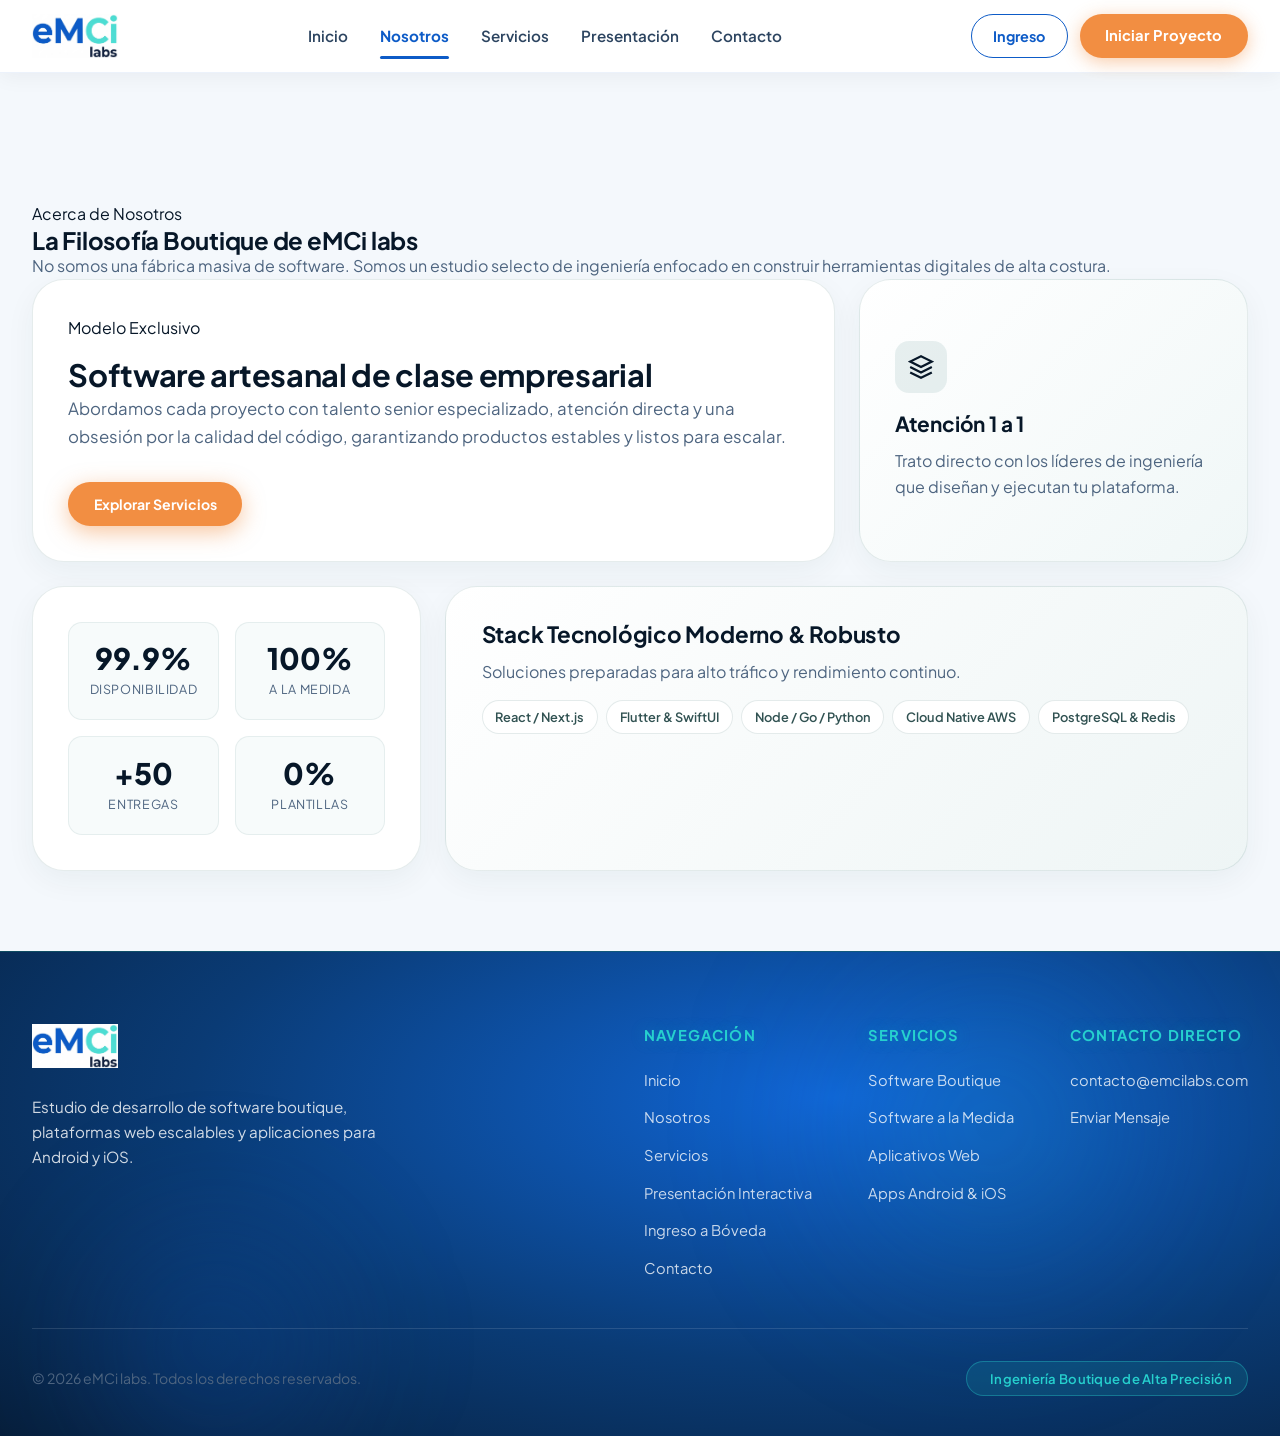
==== about.html @ bc1a3d53 "Initial commit: mclabs project files" ====
<!DOCTYPE html>
<html lang="es">
<head>
  <meta charset="UTF-8">
  <meta name="viewport" content="width=device-width, initial-scale=1.0">
  <title>Acerca de Nosotros | eMCi labs</title>
  <meta name="description" content="Conoce la filosofía boutique de eMCi labs: desarrollo de software artesanal, senior y a la medida.">
  <link rel="icon" type="image/jpeg" href="assets/images/logo.jpg">
  <link rel="preconnect" href="https://fonts.googleapis.com">
  <link rel="preconnect" href="https://fonts.gstatic.com" crossorigin>
  <link href="https://fonts.googleapis.com/css2?family=Plus+Jakarta+Sans:wght@400;500;600;700;800&display=swap" rel="stylesheet">
  <link rel="stylesheet" href="css/styles.css">
</head>
<body>

  <!-- Header Flotante -->
  <header class="site-header">
    <div class="nav-wrapper">
      <a href="index.html" class="brand-logo" aria-label="eMCi labs Inicio">
        <img src="assets/images/logo-tight.png" alt="eMCi labs Logo" width="160" height="46">
      </a>

      <nav class="nav-pill-group" aria-label="Navegación principal">
        <a href="index.html" class="nav-link">Inicio</a>
        <a href="about.html" class="nav-link active">Nosotros</a>
        <a href="services.html" class="nav-link">Servicios</a>
        <a href="presentacion.html" class="nav-link">Presentación</a>
        <a href="contact.html" class="nav-link">Contacto</a>
      </nav>

      <div class="nav-cta">
        <a href="login.html" class="btn-header-login">Ingreso</a>
        <a href="contact.html" class="btn-header">Iniciar Proyecto</a>
        <button class="mobile-toggle" aria-label="Abrir menú" aria-expanded="false">
          <span></span><span></span><span></span>
        </button>
      </div>
    </div>
  </header>

  <main class="about-page-main">
    <div class="container">
      <div class="section-header">
        <div class="badge-pill-dark">
          <span class="badge-dot-dark"></span>
          Acerca de Nosotros
        </div>
        <h2>La Filosofía Boutique de eMCi labs</h2>
        <p>No somos una fábrica masiva de software. Somos un estudio selecto de ingeniería enfocado en construir herramientas digitales de alta costura.</p>
      </div>

      <div class="about-bento-grid">
        <div class="bento-card bento-main">
          <div>
            <div class="badge-pill-dark" style="margin-bottom: 1rem;">Modelo Exclusivo</div>
            <h3>Software artesanal de clase empresarial</h3>
            <p>Abordamos cada proyecto con talento senior especializado, atención directa y una obsesión por la calidad del código, garantizando productos estables y listos para escalar.</p>
          </div>
          <div class="hero-actions">
            <a href="services.html" class="btn-primary-warm" style="padding: 0.65rem 1.6rem; font-size: 0.88rem;">Explorar Servicios</a>
          </div>
        </div>

        <div class="bento-card bento-pillar">
          <div class="pillar-icon">
            <svg width="26" height="26" viewBox="0 0 24 24" fill="none" stroke="currentColor" stroke-width="2"><path d="M12 2L2 7l10 5 10-5-10-5zM2 17l10 5 10-5M2 12l10 5 10-5"/></svg>
          </div>
          <h4>Atención 1 a 1</h4>
          <p>Trato directo con los líderes de ingeniería que diseñan y ejecutan tu plataforma.</p>
        </div>

        <div class="bento-card bento-stats">
          <div class="stat-box"><div class="number">99.9%</div><div class="label">Disponibilidad</div></div>
          <div class="stat-box"><div class="number">100%</div><div class="label">A la Medida</div></div>
          <div class="stat-box"><div class="number">+50</div><div class="label">Entregas</div></div>
          <div class="stat-box"><div class="number">0%</div><div class="label">Plantillas</div></div>
        </div>

        <div class="bento-card bento-showcase">
          <div class="showcase-text">
            <h4>Stack Tecnológico Moderno &amp; Robusto</h4>
            <p>Soluciones preparadas para alto tráfico y rendimiento continuo.</p>
            <div class="tech-tags">
              <span class="tech-tag">React / Next.js</span>
              <span class="tech-tag">Flutter &amp; SwiftUI</span>
              <span class="tech-tag">Node / Go / Python</span>
              <span class="tech-tag">Cloud Native AWS</span>
              <span class="tech-tag">PostgreSQL &amp; Redis</span>
            </div>
          </div>
        </div>
      </div>
    </div>
  </main>

  <footer class="site-footer">
    <div class="container">
      <div class="footer-top">
        <div class="footer-brand">
          <a href="index.html" class="brand-logo" aria-label="eMCi labs Inicio">
            <img src="assets/images/logo-tight.png" alt="eMCi labs Logo" width="150" height="42">
          </a>
          <p>Estudio de desarrollo de software boutique, plataformas web escalables y aplicaciones para Android y iOS.</p>
        </div>

        <div class="footer-links-group">
          <div class="footer-col">
            <h5>Navegación</h5>
            <ul>
              <li><a href="index.html">Inicio</a></li>
              <li><a href="about.html">Nosotros</a></li>
              <li><a href="services.html">Servicios</a></li>
              <li><a href="presentacion.html">Presentación Interactiva</a></li>
              <li><a href="login.html">Ingreso a Bóveda</a></li>
              <li><a href="contact.html">Contacto</a></li>
            </ul>
          </div>

          <div class="footer-col">
            <h5>Servicios</h5>
            <ul>
              <li><a href="services.html">Software Boutique</a></li>
              <li><a href="services.html">Software a la Medida</a></li>
              <li><a href="services.html">Aplicativos Web</a></li>
              <li><a href="services.html">Apps Android &amp; iOS</a></li>
            </ul>
          </div>

          <div class="footer-col">
            <h5>Contacto Directo</h5>
            <ul>
              <li><a href="mailto:contacto@emcilabs.com">contacto@emcilabs.com</a></li>
              <li><a href="contact.html">Enviar Mensaje</a></li>
            </ul>
          </div>
        </div>
      </div>

      <div class="footer-bottom">
        <p>&copy; 2026 eMCi labs. Todos los derechos reservados.</p>
        <div class="footer-badge">
          <span class="badge-dot-dark"></span>
          Ingeniería Boutique de Alta Precisión
        </div>
      </div>
    </div>
  </footer>

  <script defer src="js/main.js"></script>
</body>
</html>
---- css/styles.css ----
/* ==========================================================================
   eMCi labs - Master Modular Stylesheet
   Importing each module cleanly and separately
   ========================================================================== */

@import './variables.css';
@import './base.css';
@import './navbar.css';
@import './hero.css';
@import './clients.css';
@import './about.css';
@import './services.css';
@import './contact.css';
@import './footer.css';
@import './portal.css';
@import './presentations.css';
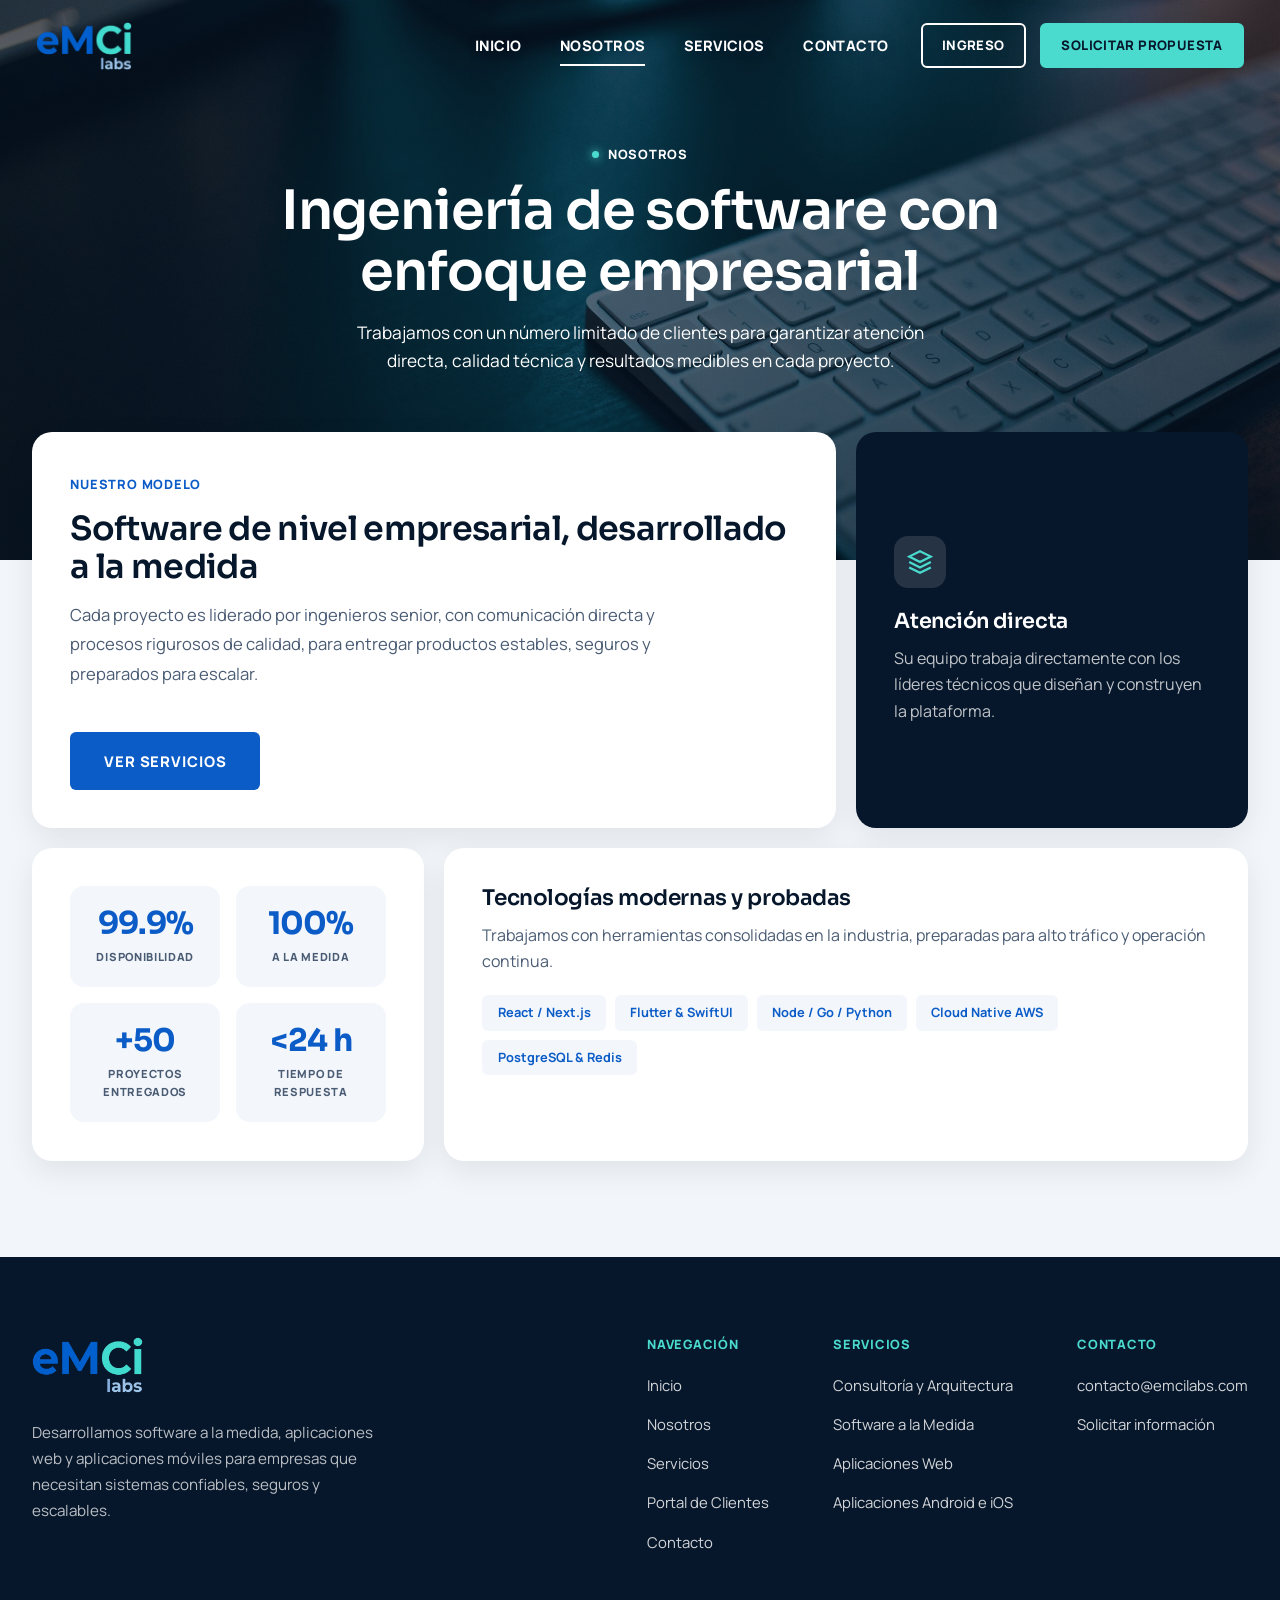
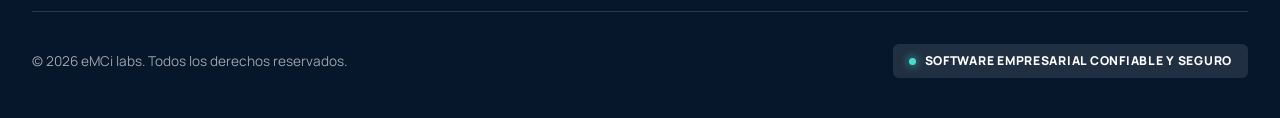
==== commit 87933433: "1" ====
--- a/about.html
+++ b/about.html
@@ -3,34 +3,33 @@
 <head>
   <meta charset="UTF-8">
   <meta name="viewport" content="width=device-width, initial-scale=1.0">
-  <title>Acerca de Nosotros | eMCi labs</title>
-  <meta name="description" content="Conoce la filosofía boutique de eMCi labs: desarrollo de software artesanal, senior y a la medida.">
+  <title>Nosotros | eMCi labs</title>
+  <meta name="description" content="Conozca a eMCi labs: un equipo senior de ingeniería de software que desarrolla soluciones a la medida para empresas.">
   <link rel="icon" type="image/jpeg" href="assets/images/logo.jpg">
   <link rel="preconnect" href="https://fonts.googleapis.com">
   <link rel="preconnect" href="https://fonts.gstatic.com" crossorigin>
-  <link href="https://fonts.googleapis.com/css2?family=Plus+Jakarta+Sans:wght@400;500;600;700;800&display=swap" rel="stylesheet">
+  <link href="https://fonts.googleapis.com/css2?family=Sora:wght@200;300;400;500;600;700&family=Manrope:wght@300;400;500;600;700;800&display=swap" rel="stylesheet">
   <link rel="stylesheet" href="css/styles.css">
 </head>
-<body>
+<body class="page-aurora">
 
   <!-- Header Flotante -->
   <header class="site-header">
     <div class="nav-wrapper">
       <a href="index.html" class="brand-logo" aria-label="eMCi labs Inicio">
-        <img src="assets/images/logo-tight.png" alt="eMCi labs Logo" width="160" height="46">
+        <img class="logo-img logo-for-dark" src="assets/images/logo-oscuro.png" alt="eMCi labs" width="800" height="402"><img class="logo-img logo-for-light" src="assets/images/logo-claro.png" alt="" aria-hidden="true" width="800" height="396">
       </a>
 
       <nav class="nav-pill-group" aria-label="Navegación principal">
         <a href="index.html" class="nav-link">Inicio</a>
         <a href="about.html" class="nav-link active">Nosotros</a>
         <a href="services.html" class="nav-link">Servicios</a>
-        <a href="presentacion.html" class="nav-link">Presentación</a>
         <a href="contact.html" class="nav-link">Contacto</a>
       </nav>
 
       <div class="nav-cta">
         <a href="login.html" class="btn-header-login">Ingreso</a>
-        <a href="contact.html" class="btn-header">Iniciar Proyecto</a>
+        <a href="contact.html" class="btn-header">Solicitar Propuesta</a>
         <button class="mobile-toggle" aria-label="Abrir menú" aria-expanded="false">
           <span></span><span></span><span></span>
         </button>
@@ -43,21 +42,21 @@
       <div class="section-header">
         <div class="badge-pill-dark">
           <span class="badge-dot-dark"></span>
-          Acerca de Nosotros
+          Nosotros
         </div>
-        <h2>La Filosofía Boutique de eMCi labs</h2>
-        <p>No somos una fábrica masiva de software. Somos un estudio selecto de ingeniería enfocado en construir herramientas digitales de alta costura.</p>
+        <h2>Ingeniería de software con enfoque empresarial</h2>
+        <p>Trabajamos con un número limitado de clientes para garantizar atención directa, calidad técnica y resultados medibles en cada proyecto.</p>
       </div>
 
       <div class="about-bento-grid">
         <div class="bento-card bento-main">
           <div>
-            <div class="badge-pill-dark" style="margin-bottom: 1rem;">Modelo Exclusivo</div>
-            <h3>Software artesanal de clase empresarial</h3>
-            <p>Abordamos cada proyecto con talento senior especializado, atención directa y una obsesión por la calidad del código, garantizando productos estables y listos para escalar.</p>
+            <div class="badge-pill-dark" style="margin-bottom: 1rem;">Nuestro modelo</div>
+            <h3>Software de nivel empresarial, desarrollado a la medida</h3>
+            <p>Cada proyecto es liderado por ingenieros senior, con comunicación directa y procesos rigurosos de calidad, para entregar productos estables, seguros y preparados para escalar.</p>
           </div>
           <div class="hero-actions">
-            <a href="services.html" class="btn-primary-warm" style="padding: 0.65rem 1.6rem; font-size: 0.88rem;">Explorar Servicios</a>
+            <a href="services.html" class="btn-primary-warm">Ver servicios</a>
           </div>
         </div>
 
@@ -65,21 +64,21 @@
           <div class="pillar-icon">
             <svg width="26" height="26" viewBox="0 0 24 24" fill="none" stroke="currentColor" stroke-width="2"><path d="M12 2L2 7l10 5 10-5-10-5zM2 17l10 5 10-5M2 12l10 5 10-5"/></svg>
           </div>
-          <h4>Atención 1 a 1</h4>
-          <p>Trato directo con los líderes de ingeniería que diseñan y ejecutan tu plataforma.</p>
+          <h4>Atención directa</h4>
+          <p>Su equipo trabaja directamente con los líderes técnicos que diseñan y construyen la plataforma.</p>
         </div>
 
         <div class="bento-card bento-stats">
           <div class="stat-box"><div class="number">99.9%</div><div class="label">Disponibilidad</div></div>
           <div class="stat-box"><div class="number">100%</div><div class="label">A la Medida</div></div>
-          <div class="stat-box"><div class="number">+50</div><div class="label">Entregas</div></div>
-          <div class="stat-box"><div class="number">0%</div><div class="label">Plantillas</div></div>
+          <div class="stat-box"><div class="number">+50</div><div class="label">Proyectos entregados</div></div>
+          <div class="stat-box"><div class="number">&lt;24 h</div><div class="label">Tiempo de respuesta</div></div>
         </div>
 
         <div class="bento-card bento-showcase">
           <div class="showcase-text">
-            <h4>Stack Tecnológico Moderno &amp; Robusto</h4>
-            <p>Soluciones preparadas para alto tráfico y rendimiento continuo.</p>
+            <h4>Tecnologías modernas y probadas</h4>
+            <p>Trabajamos con herramientas consolidadas en la industria, preparadas para alto tráfico y operación continua.</p>
             <div class="tech-tags">
               <span class="tech-tag">React / Next.js</span>
               <span class="tech-tag">Flutter &amp; SwiftUI</span>
@@ -98,9 +97,9 @@
       <div class="footer-top">
         <div class="footer-brand">
           <a href="index.html" class="brand-logo" aria-label="eMCi labs Inicio">
-            <img src="assets/images/logo-tight.png" alt="eMCi labs Logo" width="150" height="42">
+            <img class="logo-img" src="assets/images/logo-oscuro.png" alt="eMCi labs" width="800" height="402">
           </a>
-          <p>Estudio de desarrollo de software boutique, plataformas web escalables y aplicaciones para Android y iOS.</p>
+          <p>Desarrollamos software a la medida, aplicaciones web y aplicaciones móviles para empresas que necesitan sistemas confiables, seguros y escalables.</p>
         </div>
 
         <div class="footer-links-group">
@@ -110,8 +109,7 @@
               <li><a href="index.html">Inicio</a></li>
               <li><a href="about.html">Nosotros</a></li>
               <li><a href="services.html">Servicios</a></li>
-              <li><a href="presentacion.html">Presentación Interactiva</a></li>
-              <li><a href="login.html">Ingreso a Bóveda</a></li>
+              <li><a href="login.html">Portal de Clientes</a></li>
               <li><a href="contact.html">Contacto</a></li>
             </ul>
           </div>
@@ -119,18 +117,18 @@
           <div class="footer-col">
             <h5>Servicios</h5>
             <ul>
-              <li><a href="services.html">Software Boutique</a></li>
+              <li><a href="services.html">Consultoría y Arquitectura</a></li>
               <li><a href="services.html">Software a la Medida</a></li>
-              <li><a href="services.html">Aplicativos Web</a></li>
-              <li><a href="services.html">Apps Android &amp; iOS</a></li>
+              <li><a href="services.html">Aplicaciones Web</a></li>
+              <li><a href="services.html">Aplicaciones Android e iOS</a></li>
             </ul>
           </div>
 
           <div class="footer-col">
-            <h5>Contacto Directo</h5>
+            <h5>Contacto</h5>
             <ul>
               <li><a href="mailto:contacto@emcilabs.com">contacto@emcilabs.com</a></li>
-              <li><a href="contact.html">Enviar Mensaje</a></li>
+              <li><a href="contact.html">Solicitar información</a></li>
             </ul>
           </div>
         </div>
@@ -140,7 +138,7 @@
         <p>&copy; 2026 eMCi labs. Todos los derechos reservados.</p>
         <div class="footer-badge">
           <span class="badge-dot-dark"></span>
-          Ingeniería Boutique de Alta Precisión
+          Software empresarial confiable y seguro
         </div>
       </div>
     </div>
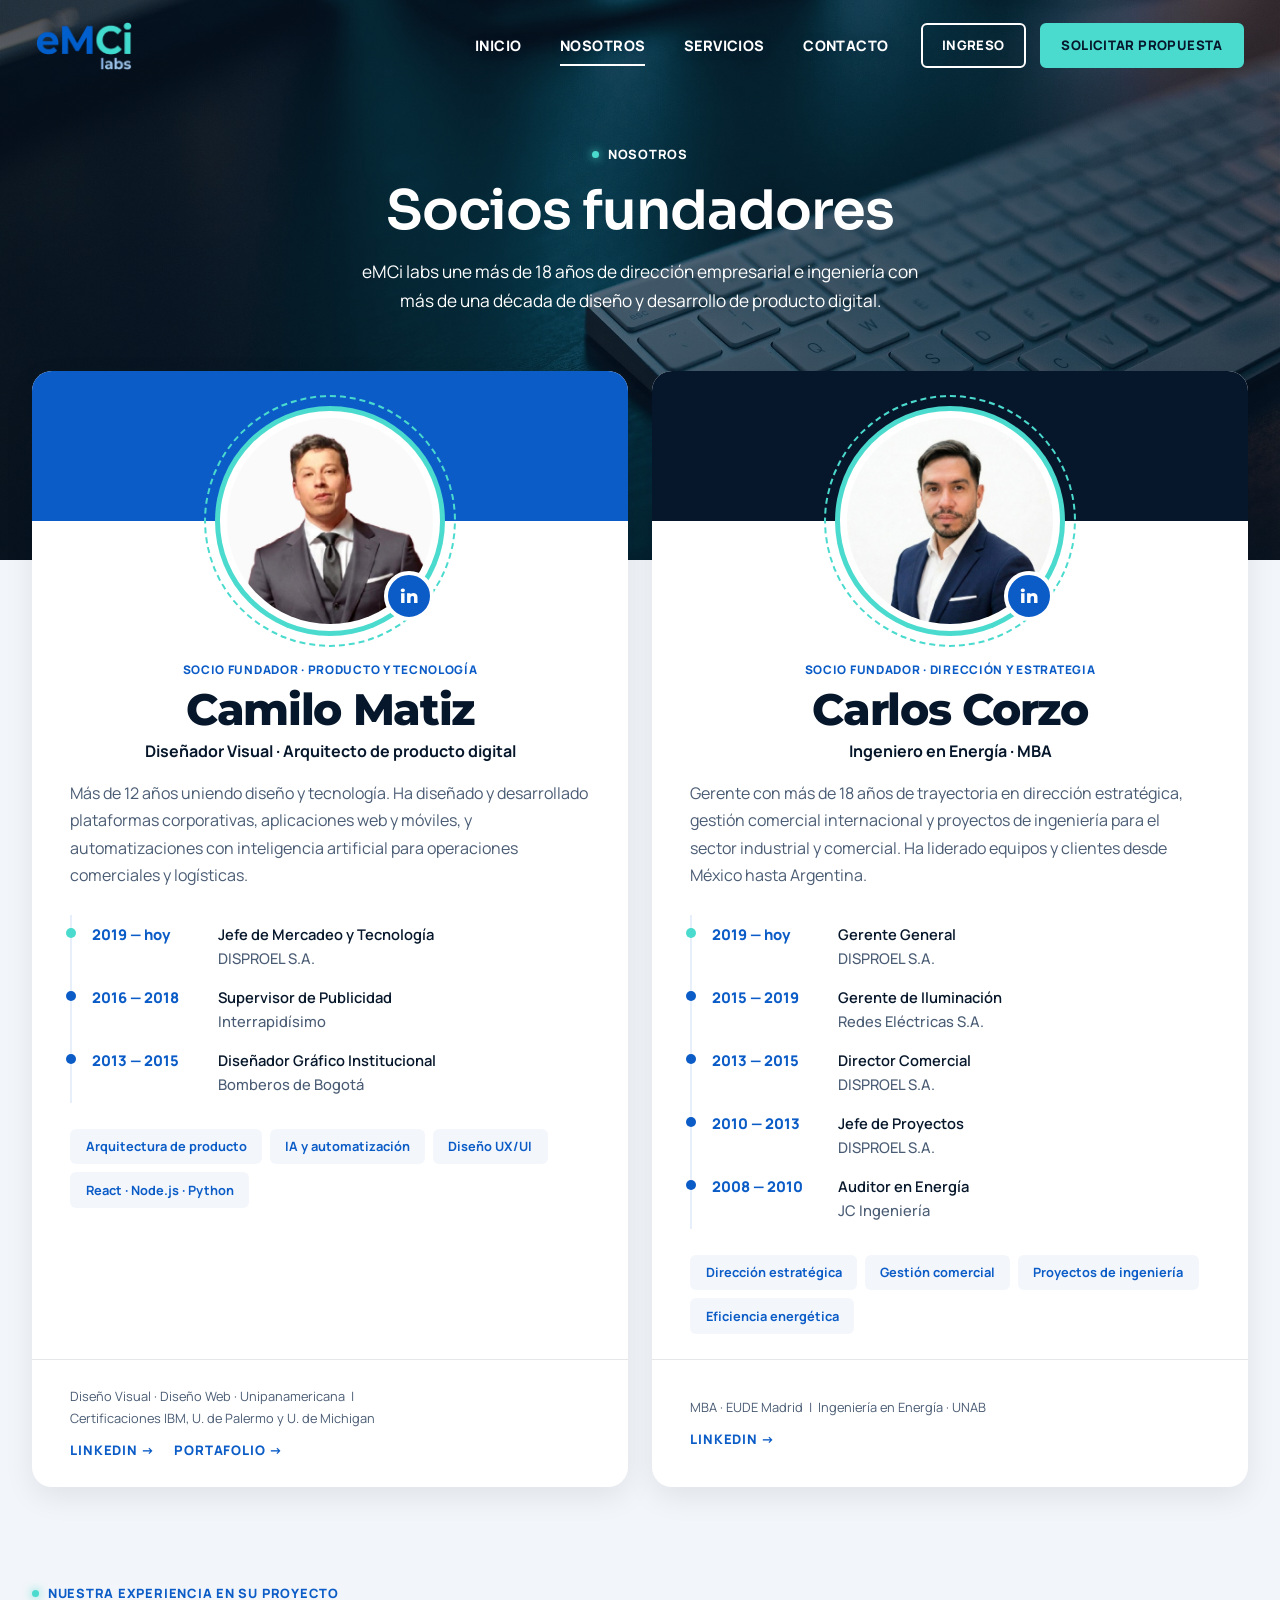
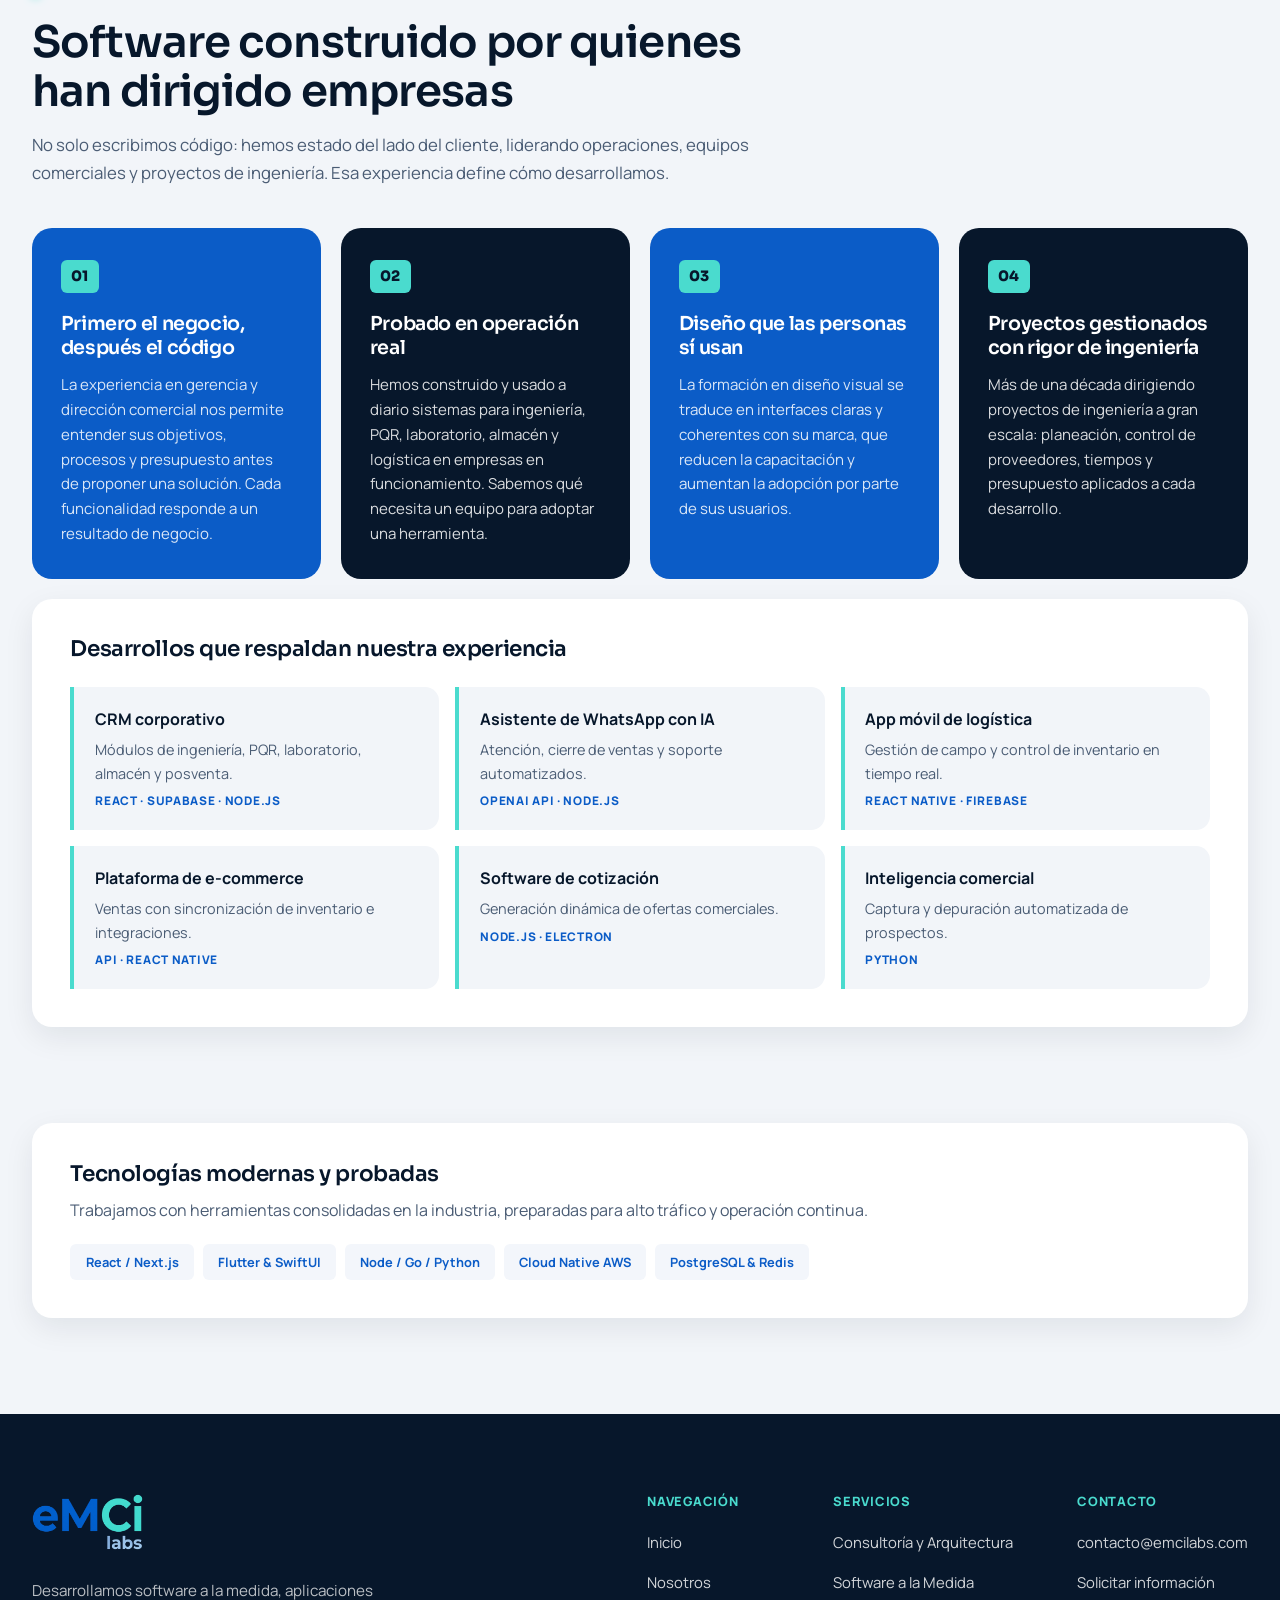
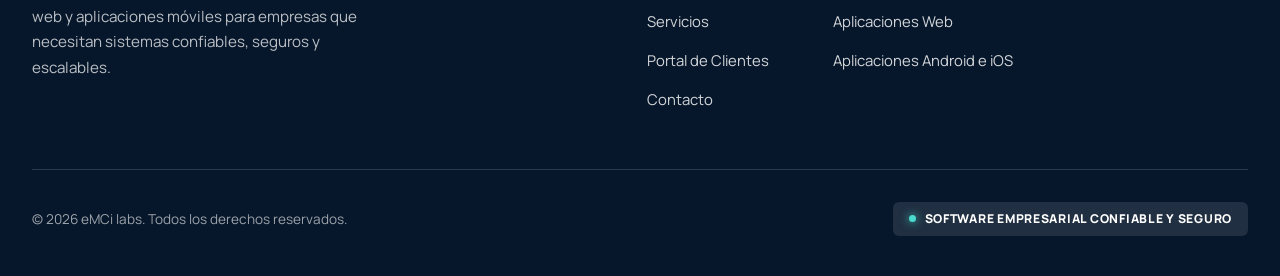
==== commit 959a1080: "2" ====
--- a/about.html
+++ b/about.html
@@ -3,12 +3,12 @@
 <head>
   <meta charset="UTF-8">
   <meta name="viewport" content="width=device-width, initial-scale=1.0">
-  <title>Nosotros | eMCi labs</title>
-  <meta name="description" content="Conozca a eMCi labs: un equipo senior de ingeniería de software que desarrolla soluciones a la medida para empresas.">
+  <title>Nosotros · Socios Fundadores | eMCi labs</title>
+  <meta name="description" content="Conozca a los socios fundadores de eMCi labs y cómo su experiencia en dirección empresarial, ingeniería y producto digital se aplica a cada desarrollo.">
   <link rel="icon" type="image/jpeg" href="assets/images/logo.jpg">
   <link rel="preconnect" href="https://fonts.googleapis.com">
   <link rel="preconnect" href="https://fonts.gstatic.com" crossorigin>
-  <link href="https://fonts.googleapis.com/css2?family=Sora:wght@200;300;400;500;600;700&family=Manrope:wght@300;400;500;600;700;800&display=swap" rel="stylesheet">
+  <link href="https://fonts.googleapis.com/css2?family=Sora:wght@200;300;400;500;600;700&family=Manrope:wght@300;400;500;600;700;800&family=Montserrat:wght@700;800;900&display=swap" rel="stylesheet">
   <link rel="stylesheet" href="css/styles.css">
 </head>
 <body class="page-aurora">
@@ -44,37 +44,131 @@
           <span class="badge-dot-dark"></span>
           Nosotros
         </div>
-        <h2>Ingeniería de software con enfoque empresarial</h2>
-        <p>Trabajamos con un número limitado de clientes para garantizar atención directa, calidad técnica y resultados medibles en cada proyecto.</p>
-      </div>
-
+        <h2>Socios fundadores</h2>
+        <p>eMCi labs une más de 18 años de dirección empresarial e ingeniería con más de una década de diseño y desarrollo de producto digital.</p>
+      </div>
+
+      <!-- Socios fundadores -->
+      <div class="founders-grid">
+
+        <article class="founder-card">
+          <div class="founder-cover"></div>
+          <a class="founder-avatar" href="https://www.linkedin.com/in/camilo-matiz-3382ba74/" target="_blank" rel="noopener" aria-label="Ver el perfil de LinkedIn de Camilo Matiz">
+            <img src="assets/images/team/camilo-matiz.jpg" alt="Camilo Matiz, socio fundador de eMCi labs" width="900" height="959" loading="lazy">
+            <span class="avatar-badge" aria-hidden="true">in</span>
+          </a>
+          <div class="founder-body">
+            <p class="founder-role">Socio fundador · Producto y tecnología</p>
+            <h3 class="founder-name">Camilo Matiz</h3>
+            <p class="founder-title">Diseñador Visual · Arquitecto de producto digital</p>
+            <p class="founder-bio">Más de 12 años uniendo diseño y tecnología. Ha diseñado y desarrollado plataformas corporativas, aplicaciones web y móviles, y automatizaciones con inteligencia artificial para operaciones comerciales y logísticas.</p>
+
+            <ul class="founder-timeline">
+              <li><span class="ft-years">2019 — hoy</span><span class="ft-role">Jefe de Mercadeo y Tecnología <em>DISPROEL S.A.</em></span></li>
+              <li><span class="ft-years">2016 — 2018</span><span class="ft-role">Supervisor de Publicidad <em>Interrapidísimo</em></span></li>
+              <li><span class="ft-years">2013 — 2015</span><span class="ft-role">Diseñador Gráfico Institucional <em>Bomberos de Bogotá</em></span></li>
+            </ul>
+
+            <div class="founder-tags">
+              <span class="tech-tag">Arquitectura de producto</span>
+              <span class="tech-tag">IA y automatización</span>
+              <span class="tech-tag">Diseño UX/UI</span>
+              <span class="tech-tag">React · Node.js · Python</span>
+            </div>
+
+            <div class="founder-footer">
+              <span class="founder-edu">Diseño Visual · Diseño Web · Unipanamericana &nbsp;|&nbsp; Certificaciones IBM, U. de Palermo y U. de Michigan</span>
+              <span class="founder-links">
+                <a class="founder-link" href="https://www.linkedin.com/in/camilo-matiz-3382ba74/" target="_blank" rel="noopener">LinkedIn →</a>
+                <a class="founder-link" href="https://www.camilovisual.com" target="_blank" rel="noopener">Portafolio →</a>
+              </span>
+            </div>
+          </div>
+        </article>
+
+        <article class="founder-card">
+          <div class="founder-cover"></div>
+          <a class="founder-avatar" href="https://www.linkedin.com/in/carlos-y-corzo-cardenas-2587b09" target="_blank" rel="noopener" aria-label="Ver el perfil de LinkedIn de Carlos Corzo">
+            <img src="assets/images/team/carlos-corzo.jpg" alt="Carlos Corzo, socio fundador de eMCi labs" width="900" height="1034" loading="lazy">
+            <span class="avatar-badge" aria-hidden="true">in</span>
+          </a>
+          <div class="founder-body">
+            <p class="founder-role">Socio fundador · Dirección y estrategia</p>
+            <h3 class="founder-name">Carlos Corzo</h3>
+            <p class="founder-title">Ingeniero en Energía · MBA</p>
+            <p class="founder-bio">Gerente con más de 18 años de trayectoria en dirección estratégica, gestión comercial internacional y proyectos de ingeniería para el sector industrial y comercial. Ha liderado equipos y clientes desde México hasta Argentina.</p>
+
+            <ul class="founder-timeline">
+              <li><span class="ft-years">2019 — hoy</span><span class="ft-role">Gerente General <em>DISPROEL S.A.</em></span></li>
+              <li><span class="ft-years">2015 — 2019</span><span class="ft-role">Gerente de Iluminación <em>Redes Eléctricas S.A.</em></span></li>
+              <li><span class="ft-years">2013 — 2015</span><span class="ft-role">Director Comercial <em>DISPROEL S.A.</em></span></li>
+              <li><span class="ft-years">2010 — 2013</span><span class="ft-role">Jefe de Proyectos <em>DISPROEL S.A.</em></span></li>
+              <li><span class="ft-years">2008 — 2010</span><span class="ft-role">Auditor en Energía <em>JC Ingeniería</em></span></li>
+            </ul>
+
+            <div class="founder-tags">
+              <span class="tech-tag">Dirección estratégica</span>
+              <span class="tech-tag">Gestión comercial</span>
+              <span class="tech-tag">Proyectos de ingeniería</span>
+              <span class="tech-tag">Eficiencia energética</span>
+            </div>
+
+            <div class="founder-footer">
+              <span class="founder-edu">MBA · EUDE Madrid &nbsp;|&nbsp; Ingeniería en Energía · UNAB</span>
+              <a class="founder-link" href="https://www.linkedin.com/in/carlos-y-corzo-cardenas-2587b09" target="_blank" rel="noopener">LinkedIn →</a>
+            </div>
+          </div>
+        </article>
+
+      </div>
+
+      <!-- Cómo la experiencia de los socios se traduce en los desarrollos -->
+      <section class="experience-section" aria-labelledby="experience-title">
+        <div class="experience-head">
+          <div class="badge-pill-dark"><span class="badge-dot-dark"></span>Nuestra experiencia en su proyecto</div>
+          <h2 id="experience-title">Software construido por quienes han dirigido empresas</h2>
+          <p>No solo escribimos código: hemos estado del lado del cliente, liderando operaciones, equipos comerciales y proyectos de ingeniería. Esa experiencia define cómo desarrollamos.</p>
+        </div>
+
+        <div class="experience-grid">
+          <div class="experience-card">
+            <span class="exp-number">01</span>
+            <h4>Primero el negocio, después el código</h4>
+            <p>La experiencia en gerencia y dirección comercial nos permite entender sus objetivos, procesos y presupuesto antes de proponer una solución. Cada funcionalidad responde a un resultado de negocio.</p>
+          </div>
+          <div class="experience-card">
+            <span class="exp-number">02</span>
+            <h4>Probado en operación real</h4>
+            <p>Hemos construido y usado a diario sistemas para ingeniería, PQR, laboratorio, almacén y logística en empresas en funcionamiento. Sabemos qué necesita un equipo para adoptar una herramienta.</p>
+          </div>
+          <div class="experience-card">
+            <span class="exp-number">03</span>
+            <h4>Diseño que las personas sí usan</h4>
+            <p>La formación en diseño visual se traduce en interfaces claras y coherentes con su marca, que reducen la capacitación y aumentan la adopción por parte de sus usuarios.</p>
+          </div>
+          <div class="experience-card">
+            <span class="exp-number">04</span>
+            <h4>Proyectos gestionados con rigor de ingeniería</h4>
+            <p>Más de una década dirigiendo proyectos de ingeniería a gran escala: planeación, control de proveedores, tiempos y presupuesto aplicados a cada desarrollo.</p>
+          </div>
+        </div>
+
+        <!-- Proyectos que respaldan la experiencia -->
+        <div class="proof-block">
+          <h3 class="proof-title">Desarrollos que respaldan nuestra experiencia</h3>
+          <div class="proof-grid">
+            <div class="proof-item"><strong>CRM corporativo</strong><span>Módulos de ingeniería, PQR, laboratorio, almacén y posventa.</span><em>React · Supabase · Node.js</em></div>
+            <div class="proof-item"><strong>Asistente de WhatsApp con IA</strong><span>Atención, cierre de ventas y soporte automatizados.</span><em>OpenAI API · Node.js</em></div>
+            <div class="proof-item"><strong>App móvil de logística</strong><span>Gestión de campo y control de inventario en tiempo real.</span><em>React Native · Firebase</em></div>
+            <div class="proof-item"><strong>Plataforma de e-commerce</strong><span>Ventas con sincronización de inventario e integraciones.</span><em>API · React Native</em></div>
+            <div class="proof-item"><strong>Software de cotización</strong><span>Generación dinámica de ofertas comerciales.</span><em>Node.js · Electron</em></div>
+            <div class="proof-item"><strong>Inteligencia comercial</strong><span>Captura y depuración automatizada de prospectos.</span><em>Python</em></div>
+          </div>
+        </div>
+      </section>
+
+      <!-- Tecnologías -->
       <div class="about-bento-grid">
-        <div class="bento-card bento-main">
-          <div>
-            <div class="badge-pill-dark" style="margin-bottom: 1rem;">Nuestro modelo</div>
-            <h3>Software de nivel empresarial, desarrollado a la medida</h3>
-            <p>Cada proyecto es liderado por ingenieros senior, con comunicación directa y procesos rigurosos de calidad, para entregar productos estables, seguros y preparados para escalar.</p>
-          </div>
-          <div class="hero-actions">
-            <a href="services.html" class="btn-primary-warm">Ver servicios</a>
-          </div>
-        </div>
-
-        <div class="bento-card bento-pillar">
-          <div class="pillar-icon">
-            <svg width="26" height="26" viewBox="0 0 24 24" fill="none" stroke="currentColor" stroke-width="2"><path d="M12 2L2 7l10 5 10-5-10-5zM2 17l10 5 10-5M2 12l10 5 10-5"/></svg>
-          </div>
-          <h4>Atención directa</h4>
-          <p>Su equipo trabaja directamente con los líderes técnicos que diseñan y construyen la plataforma.</p>
-        </div>
-
-        <div class="bento-card bento-stats">
-          <div class="stat-box"><div class="number">99.9%</div><div class="label">Disponibilidad</div></div>
-          <div class="stat-box"><div class="number">100%</div><div class="label">A la Medida</div></div>
-          <div class="stat-box"><div class="number">+50</div><div class="label">Proyectos entregados</div></div>
-          <div class="stat-box"><div class="number">&lt;24 h</div><div class="label">Tiempo de respuesta</div></div>
-        </div>
-
         <div class="bento-card bento-showcase">
           <div class="showcase-text">
             <h4>Tecnologías modernas y probadas</h4>
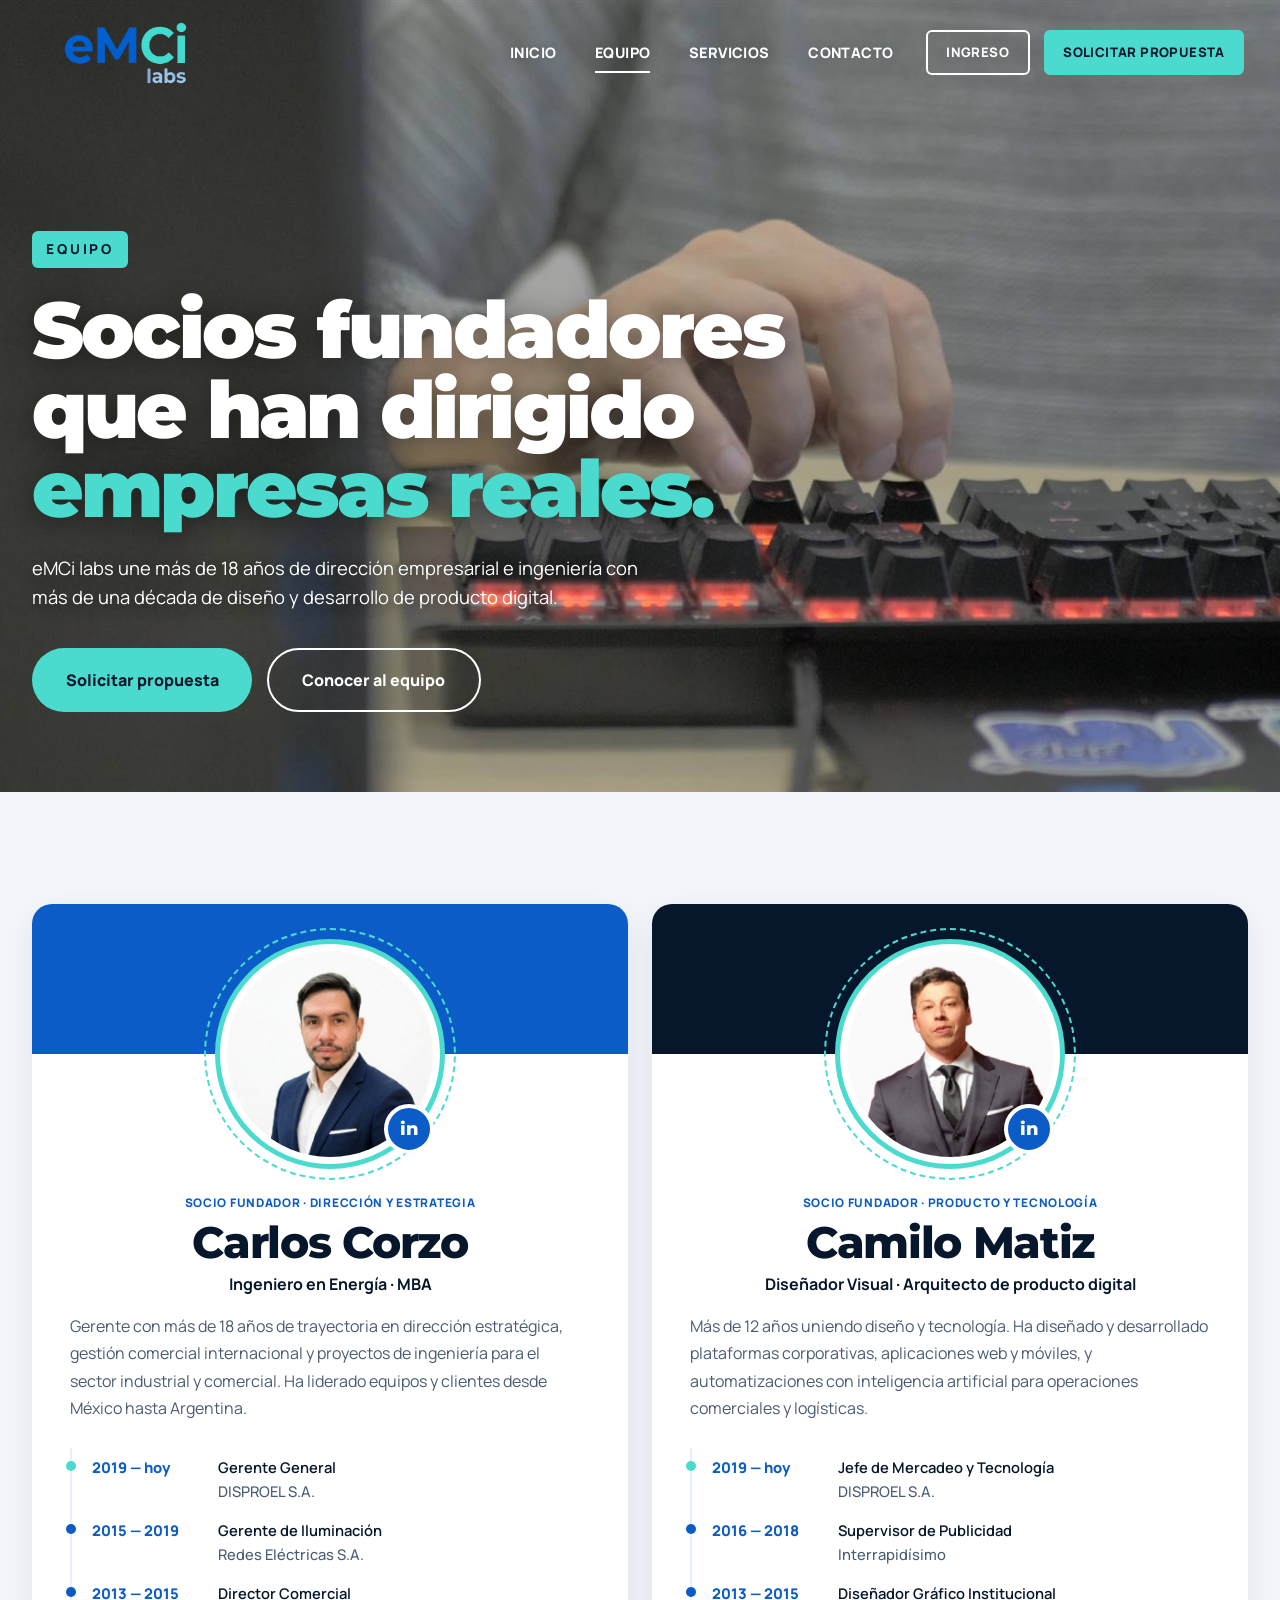
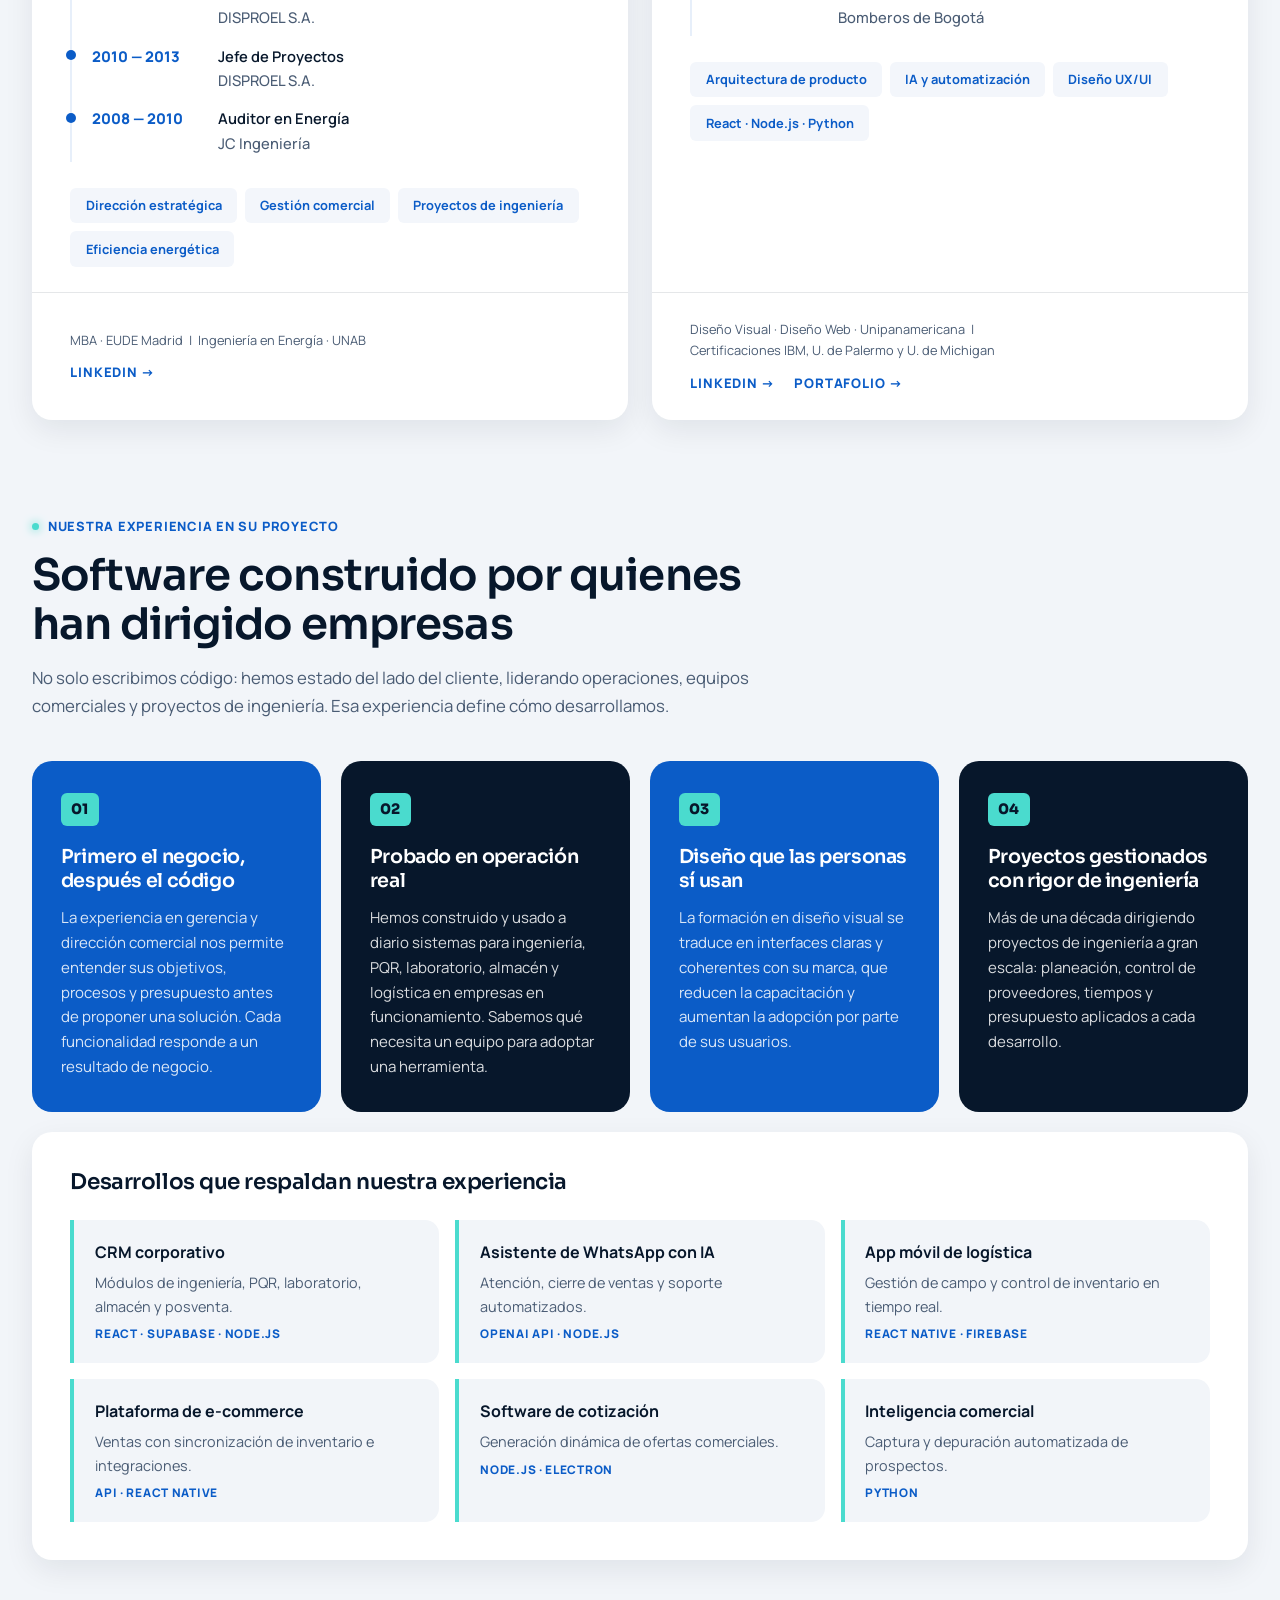
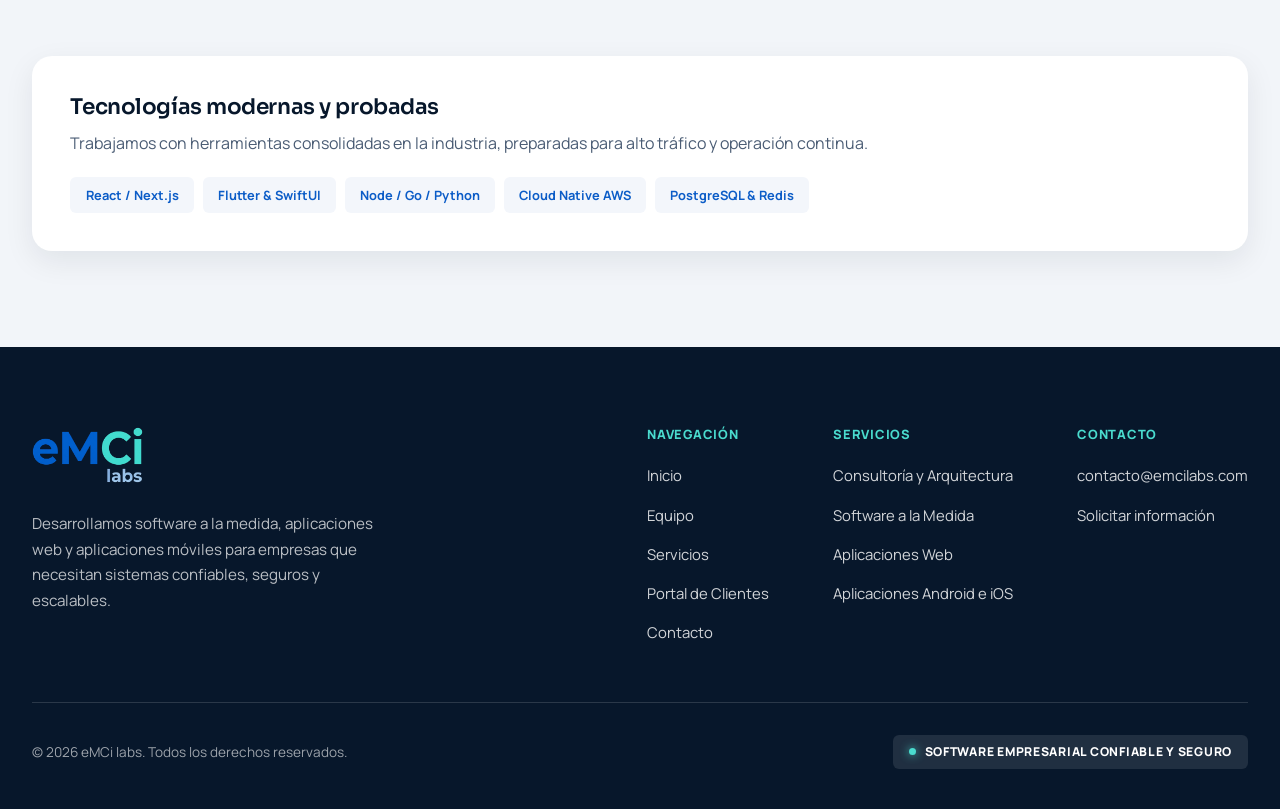
==== commit 413f50b8: "3" ====
--- a/about.html
+++ b/about.html
@@ -3,26 +3,27 @@
 <head>
   <meta charset="UTF-8">
   <meta name="viewport" content="width=device-width, initial-scale=1.0">
-  <title>Nosotros · Socios Fundadores | eMCi labs</title>
+  <title>Equipo · Socios Fundadores | eMCi labs</title>
   <meta name="description" content="Conozca a los socios fundadores de eMCi labs y cómo su experiencia en dirección empresarial, ingeniería y producto digital se aplica a cada desarrollo.">
   <link rel="icon" type="image/jpeg" href="assets/images/logo.jpg">
   <link rel="preconnect" href="https://fonts.googleapis.com">
   <link rel="preconnect" href="https://fonts.gstatic.com" crossorigin>
   <link href="https://fonts.googleapis.com/css2?family=Sora:wght@200;300;400;500;600;700&family=Manrope:wght@300;400;500;600;700;800&family=Montserrat:wght@700;800;900&display=swap" rel="stylesheet">
-  <link rel="stylesheet" href="css/styles.css">
+  <link rel="preload" as="image" href="assets/images/posters/founders.jpg" fetchpriority="high">
+  <link rel="stylesheet" href="css/styles.css?v=20261104c">
 </head>
-<body class="page-aurora">
+<body class="about-page">
 
   <!-- Header Flotante -->
-  <header class="site-header">
-    <div class="nav-wrapper">
-      <a href="index.html" class="brand-logo" aria-label="eMCi labs Inicio">
+  <header class="site-header site-header--split">
+    <div class="header-container">
+      <a href="index.html" class="brand-logo-pill" aria-label="eMCi labs Inicio">
         <img class="logo-img logo-for-dark" src="assets/images/logo-oscuro.png" alt="eMCi labs" width="800" height="402"><img class="logo-img logo-for-light" src="assets/images/logo-claro.png" alt="" aria-hidden="true" width="800" height="396">
       </a>
 
       <nav class="nav-pill-group" aria-label="Navegación principal">
         <a href="index.html" class="nav-link">Inicio</a>
-        <a href="about.html" class="nav-link active">Nosotros</a>
+        <a href="about.html" class="nav-link active">Equipo</a>
         <a href="services.html" class="nav-link">Servicios</a>
         <a href="contact.html" class="nav-link">Contacto</a>
       </nav>
@@ -37,19 +38,62 @@
     </div>
   </header>
 
-  <main class="about-page-main">
-    <div class="container">
-      <div class="section-header">
-        <div class="badge-pill-dark">
-          <span class="badge-dot-dark"></span>
-          Nosotros
-        </div>
-        <h2>Socios fundadores</h2>
-        <p>eMCi labs une más de 18 años de dirección empresarial e ingeniería con más de una década de diseño y desarrollo de producto digital.</p>
-      </div>
+  <main class="about-page-main about-page-main--hero">
+
+    <!-- HERO: mismo banner de video que Servicios -->
+    <section class="svc-hero" aria-labelledby="about-hero-title">
+      <video class="svc-hero-video" autoplay muted loop playsinline preload="auto" poster="assets/images/posters/founders.jpg" aria-hidden="true">
+        <source src="assets/video/founders.mp4" type="video/mp4">
+      </video>
+      <div class="container svc-hero-inner">
+        <p class="svc-kicker">Equipo</p>
+        <h1 id="about-hero-title" class="svc-hero-title">Socios fundadores<br>que han dirigido<br><span>empresas reales.</span></h1>
+        <p class="svc-hero-text">eMCi labs une más de 18 años de dirección empresarial e ingeniería con más de una década de diseño y desarrollo de producto digital.</p>
+        <div class="svc-hero-actions">
+          <a href="contact.html" class="btn-pill btn-pill--cyan">Solicitar propuesta</a>
+          <a href="#fundadores" class="btn-pill btn-pill--ghost">Conocer al equipo</a>
+        </div>
+      </div>
+    </section>
+
+    <div class="container" id="fundadores">
 
       <!-- Socios fundadores -->
       <div class="founders-grid">
+
+        <article class="founder-card">
+          <div class="founder-cover"></div>
+          <a class="founder-avatar" href="https://www.linkedin.com/in/carlos-y-corzo-cardenas-2587b09" target="_blank" rel="noopener" aria-label="Ver el perfil de LinkedIn de Carlos Corzo">
+            <img src="assets/images/team/carlos-corzo.jpg" alt="Carlos Corzo, socio fundador de eMCi labs" width="900" height="1034" loading="lazy">
+            <span class="avatar-badge" aria-hidden="true">in</span>
+          </a>
+          <div class="founder-body">
+            <p class="founder-role">Socio fundador · Dirección y estrategia</p>
+            <h3 class="founder-name">Carlos Corzo</h3>
+            <p class="founder-title">Ingeniero en Energía · MBA</p>
+            <p class="founder-bio">Gerente con más de 18 años de trayectoria en dirección estratégica, gestión comercial internacional y proyectos de ingeniería para el sector industrial y comercial. Ha liderado equipos y clientes desde México hasta Argentina.</p>
+
+            <ul class="founder-timeline">
+              <li><span class="ft-years">2019 — hoy</span><span class="ft-role">Gerente General <em>DISPROEL S.A.</em></span></li>
+              <li><span class="ft-years">2015 — 2019</span><span class="ft-role">Gerente de Iluminación <em>Redes Eléctricas S.A.</em></span></li>
+              <li><span class="ft-years">2013 — 2015</span><span class="ft-role">Director Comercial <em>DISPROEL S.A.</em></span></li>
+              <li><span class="ft-years">2010 — 2013</span><span class="ft-role">Jefe de Proyectos <em>DISPROEL S.A.</em></span></li>
+              <li><span class="ft-years">2008 — 2010</span><span class="ft-role">Auditor en Energía <em>JC Ingeniería</em></span></li>
+            </ul>
+
+            <div class="founder-tags">
+              <span class="tech-tag">Dirección estratégica</span>
+              <span class="tech-tag">Gestión comercial</span>
+              <span class="tech-tag">Proyectos de ingeniería</span>
+              <span class="tech-tag">Eficiencia energética</span>
+            </div>
+
+            <div class="founder-footer">
+              <span class="founder-edu">MBA · EUDE Madrid &nbsp;|&nbsp; Ingeniería en Energía · UNAB</span>
+              <a class="founder-link" href="https://www.linkedin.com/in/carlos-y-corzo-cardenas-2587b09" target="_blank" rel="noopener">LinkedIn →</a>
+            </div>
+          </div>
+        </article>
 
         <article class="founder-card">
           <div class="founder-cover"></div>
@@ -82,40 +126,6 @@
                 <a class="founder-link" href="https://www.linkedin.com/in/camilo-matiz-3382ba74/" target="_blank" rel="noopener">LinkedIn →</a>
                 <a class="founder-link" href="https://www.camilovisual.com" target="_blank" rel="noopener">Portafolio →</a>
               </span>
-            </div>
-          </div>
-        </article>
-
-        <article class="founder-card">
-          <div class="founder-cover"></div>
-          <a class="founder-avatar" href="https://www.linkedin.com/in/carlos-y-corzo-cardenas-2587b09" target="_blank" rel="noopener" aria-label="Ver el perfil de LinkedIn de Carlos Corzo">
-            <img src="assets/images/team/carlos-corzo.jpg" alt="Carlos Corzo, socio fundador de eMCi labs" width="900" height="1034" loading="lazy">
-            <span class="avatar-badge" aria-hidden="true">in</span>
-          </a>
-          <div class="founder-body">
-            <p class="founder-role">Socio fundador · Dirección y estrategia</p>
-            <h3 class="founder-name">Carlos Corzo</h3>
-            <p class="founder-title">Ingeniero en Energía · MBA</p>
-            <p class="founder-bio">Gerente con más de 18 años de trayectoria en dirección estratégica, gestión comercial internacional y proyectos de ingeniería para el sector industrial y comercial. Ha liderado equipos y clientes desde México hasta Argentina.</p>
-
-            <ul class="founder-timeline">
-              <li><span class="ft-years">2019 — hoy</span><span class="ft-role">Gerente General <em>DISPROEL S.A.</em></span></li>
-              <li><span class="ft-years">2015 — 2019</span><span class="ft-role">Gerente de Iluminación <em>Redes Eléctricas S.A.</em></span></li>
-              <li><span class="ft-years">2013 — 2015</span><span class="ft-role">Director Comercial <em>DISPROEL S.A.</em></span></li>
-              <li><span class="ft-years">2010 — 2013</span><span class="ft-role">Jefe de Proyectos <em>DISPROEL S.A.</em></span></li>
-              <li><span class="ft-years">2008 — 2010</span><span class="ft-role">Auditor en Energía <em>JC Ingeniería</em></span></li>
-            </ul>
-
-            <div class="founder-tags">
-              <span class="tech-tag">Dirección estratégica</span>
-              <span class="tech-tag">Gestión comercial</span>
-              <span class="tech-tag">Proyectos de ingeniería</span>
-              <span class="tech-tag">Eficiencia energética</span>
-            </div>
-
-            <div class="founder-footer">
-              <span class="founder-edu">MBA · EUDE Madrid &nbsp;|&nbsp; Ingeniería en Energía · UNAB</span>
-              <a class="founder-link" href="https://www.linkedin.com/in/carlos-y-corzo-cardenas-2587b09" target="_blank" rel="noopener">LinkedIn →</a>
             </div>
           </div>
         </article>
@@ -201,7 +211,7 @@
             <h5>Navegación</h5>
             <ul>
               <li><a href="index.html">Inicio</a></li>
-              <li><a href="about.html">Nosotros</a></li>
+              <li><a href="about.html">Equipo</a></li>
               <li><a href="services.html">Servicios</a></li>
               <li><a href="login.html">Portal de Clientes</a></li>
               <li><a href="contact.html">Contacto</a></li>
@@ -238,6 +248,6 @@
     </div>
   </footer>
 
-  <script defer src="js/main.js"></script>
+  <script defer src="js/main.js?v=20261104c"></script>
 </body>
 </html>
--- a/css/styles.css
+++ b/css/styles.css
@@ -3,14 +3,14 @@
    Importing each module cleanly and separately
    ========================================================================== */
 
-@import './variables.css';
-@import './base.css';
-@import './navbar.css';
-@import './hero.css';
-@import './clients.css';
-@import './about.css';
-@import './services.css';
-@import './contact.css';
-@import './footer.css';
-@import './portal.css';
-@import './presentations.css';
+@import './variables.css?v=20261104c';
+@import './base.css?v=20261104c';
+@import './navbar.css?v=20261104c';
+@import './hero.css?v=20261104c';
+@import './clients.css?v=20261104c';
+@import './about.css?v=20261104c';
+@import './services.css?v=20261104c';
+@import './contact.css?v=20261104c';
+@import './footer.css?v=20261104c';
+@import './portal.css?v=20261104c';
+@import './presentations.css?v=20261104c';
